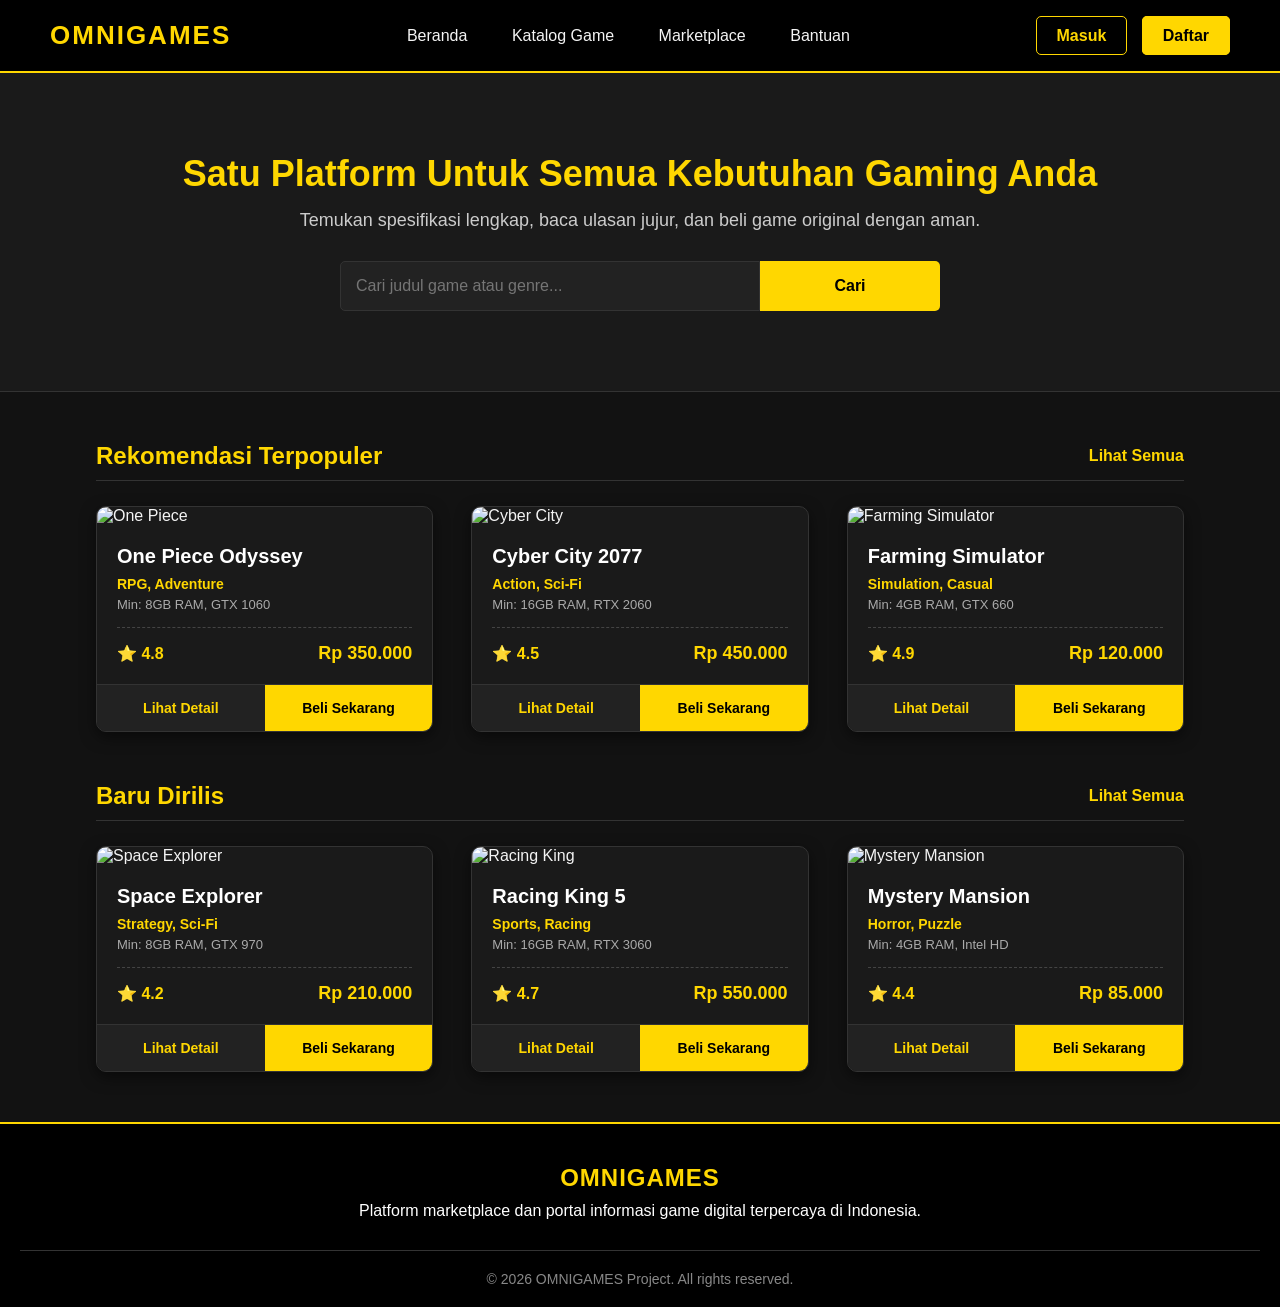
==== html/index.html @ d6a53d6a "Menambahkan halaman utama dan katalog game OMNIGAMES" ====
<!doctype html>
<html lang="id">
  <head>
    <meta charset="UTF-8" />
    <meta name="viewport" content="width=device-width, initial-scale=1.0" />
    <title>OMNIGAMES - Platform Game Digital</title>
    <link rel="stylesheet" href="../css/style.css" />
  </head>
  <body>
    <header class="header">
      <div class="logo">
        <h1>OMNIGAMES</h1>
      </div>
      <nav class="navbar">
        <a href="index.html">Beranda</a>
        <a href="javascript:void(0)">Katalog Game</a>
        <a href="javascript:void(0)">Marketplace</a>
        <a href="javascript:void(0)">Bantuan</a>
      </nav>
      <div class="user-menu">
        <a href="javascript:void(0)" class="btn-login">Masuk</a>
        <a href="javascript:void(0)" class="btn-register">Daftar</a>
      </div>
    </header>

    <section class="banner">
      <h2>Satu Platform Untuk Semua Kebutuhan Gaming Anda</h2>
      <p>
        Temukan spesifikasi lengkap, baca ulasan jujur, dan beli game original
        dengan aman.
      </p>
      <div class="search-box">
        <input type="text" placeholder="Cari judul game atau genre..." />
        <button class="btn-search">Cari</button>
      </div>
    </section>

    <main class="container">
      <div class="section-header">
        <h3>Rekomendasi Terpopuler</h3>
        <a href="javascript:void(0)" class="view-all">Lihat Semua</a>
      </div>

      <div class="game-grid">
        <div class="game-card">
          <img
            src="https://via.placeholder.com/400x200?text=One+Piece+Odyssey"
            alt="One Piece"
            class="game-img"
          />
          <div class="game-body">
            <h4>One Piece Odyssey</h4>
            <p class="genre">RPG, Adventure</p>
            <p class="specs">Min: 8GB RAM, GTX 1060</p>
            <div class="rating-price">
              <span class="rating">⭐ 4.8</span>
              <span class="price">Rp 350.000</span>
            </div>
          </div>
          <div class="game-footer">
            <a href="javascript:void(0)" class="btn-detail">Lihat Detail</a>
            <a href="javascript:void(0)" class="btn-buy">Beli Sekarang</a>
          </div>
        </div>

        <div class="game-card">
          <img
            src="https://via.placeholder.com/400x200?text=Cyber+City+2077"
            alt="Cyber City"
            class="game-img"
          />
          <div class="game-body">
            <h4>Cyber City 2077</h4>
            <p class="genre">Action, Sci-Fi</p>
            <p class="specs">Min: 16GB RAM, RTX 2060</p>
            <div class="rating-price">
              <span class="rating">⭐ 4.5</span>
              <span class="price">Rp 450.000</span>
            </div>
          </div>
          <div class="game-footer">
            <a href="javascript:void(0)" class="btn-detail">Lihat Detail</a>
            <a href="javascript:void(0)" class="btn-buy">Beli Sekarang</a>
          </div>
        </div>

        <div class="game-card">
          <img
            src="https://via.placeholder.com/400x200?text=Farming+Simulator"
            alt="Farming Simulator"
            class="game-img"
          />
          <div class="game-body">
            <h4>Farming Simulator</h4>
            <p class="genre">Simulation, Casual</p>
            <p class="specs">Min: 4GB RAM, GTX 660</p>
            <div class="rating-price">
              <span class="rating">⭐ 4.9</span>
              <span class="price">Rp 120.000</span>
            </div>
          </div>
          <div class="game-footer">
            <a href="javascript:void(0)" class="btn-detail">Lihat Detail</a>
            <a href="javascript:void(0)" class="btn-buy">Beli Sekarang</a>
          </div>
        </div>
      </div>

      <div class="section-header">
        <h3>Baru Dirilis</h3>
        <a href="javascript:void(0)" class="view-all">Lihat Semua</a>
      </div>

      <div class="game-grid">
        <div class="game-card">
          <img
            src="https://via.placeholder.com/400x200?text=Space+Explorer"
            alt="Space Explorer"
            class="game-img"
          />
          <div class="game-body">
            <h4>Space Explorer</h4>
            <p class="genre">Strategy, Sci-Fi</p>
            <p class="specs">Min: 8GB RAM, GTX 970</p>
            <div class="rating-price">
              <span class="rating">⭐ 4.2</span>
              <span class="price">Rp 210.000</span>
            </div>
          </div>
          <div class="game-footer">
            <a href="javascript:void(0)" class="btn-detail">Lihat Detail</a>
            <a href="javascript:void(0)" class="btn-buy">Beli Sekarang</a>
          </div>
        </div>

        <div class="game-card">
          <img
            src="https://via.placeholder.com/400x200?text=Racing+King"
            alt="Racing King"
            class="game-img"
          />
          <div class="game-body">
            <h4>Racing King 5</h4>
            <p class="genre">Sports, Racing</p>
            <p class="specs">Min: 16GB RAM, RTX 3060</p>
            <div class="rating-price">
              <span class="rating">⭐ 4.7</span>
              <span class="price">Rp 550.000</span>
            </div>
          </div>
          <div class="game-footer">
            <a href="javascript:void(0)" class="btn-detail">Lihat Detail</a>
            <a href="javascript:void(0)" class="btn-buy">Beli Sekarang</a>
          </div>
        </div>

        <div class="game-card">
          <img
            src="https://via.placeholder.com/400x200?text=Mystery+Mansion"
            alt="Mystery Mansion"
            class="game-img"
          />
          <div class="game-body">
            <h4>Mystery Mansion</h4>
            <p class="genre">Horror, Puzzle</p>
            <p class="specs">Min: 4GB RAM, Intel HD</p>
            <div class="rating-price">
              <span class="rating">⭐ 4.4</span>
              <span class="price">Rp 85.000</span>
            </div>
          </div>
          <div class="game-footer">
            <a href="javascript:void(0)" class="btn-detail">Lihat Detail</a>
            <a href="javascript:void(0)" class="btn-buy">Beli Sekarang</a>
          </div>
        </div>
      </div>
    </main>

    <footer class="footer">
      <div class="footer-content">
        <h3>OMNIGAMES</h3>
        <p>
          Platform marketplace dan portal informasi game digital terpercaya di
          Indonesia.
        </p>
      </div>
      <div class="footer-bottom">
        <p>&copy; 2026 OMNIGAMES Project. All rights reserved.</p>
      </div>
    </footer>
  </body>
</html>
---- css/style.css ----
* {
  margin: 0;
  padding: 0;
  box-sizing: border-box;
  font-family: "Segoe UI", Tahoma, Geneva, Verdana, sans-serif;
}

body {
  background-color: #121212;
  color: #f4f4f4;
}

.header {
  background-color: #000000;
  color: #ffd700;
  display: flex;
  justify-content: space-between;
  align-items: center;
  padding: 20px 50px;
  border-bottom: 2px solid #ffd700;
  box-shadow: 0 4px 10px rgba(255, 215, 0, 0.1);
}

.logo h1 {
  font-size: 26px;
  letter-spacing: 2px;
  color: #ffd700;
}

.navbar a {
  color: #f4f4f4;
  text-decoration: none;
  margin: 0 20px;
  font-size: 16px;
  transition: color 0.3s;
}

.navbar a:hover {
  color: #ffd700;
}

.user-menu a {
  text-decoration: none;
  padding: 10px 20px;
  margin-left: 10px;
  border-radius: 5px;
  font-weight: bold;
}

.btn-login {
  background-color: transparent;
  color: #ffd700;
  border: 1px solid #ffd700;
}

.btn-register {
  background-color: #ffd700;
  color: #000000;
  border: 1px solid #ffd700;
}

.banner {
  background-color: #1a1a1a;
  color: #ffffff;
  text-align: center;
  padding: 80px 20px;
  border-bottom: 1px solid #333333;
}

.banner h2 {
  font-size: 36px;
  margin-bottom: 15px;
  color: #ffd700;
}

.banner p {
  font-size: 18px;
  margin-bottom: 30px;
  color: #cccccc;
}

.search-box {
  display: flex;
  justify-content: center;
  max-width: 600px;
  margin: 0 auto;
}

.search-box input {
  width: 70%;
  padding: 15px;
  border: 1px solid #333333;
  background-color: #222222;
  color: #ffffff;
  border-radius: 5px 0 0 5px;
  font-size: 16px;
  outline: none;
}

.btn-search {
  width: 30%;
  padding: 15px;
  background-color: #ffd700;
  color: #000000;
  border: none;
  border-radius: 0 5px 5px 0;
  font-size: 16px;
  font-weight: bold;
  cursor: pointer;
}

.container {
  width: 85%;
  margin: 50px auto;
}

.section-header {
  display: flex;
  justify-content: space-between;
  align-items: center;
  margin-bottom: 25px;
  border-bottom: 1px solid #333333;
  padding-bottom: 10px;
}

.section-header h3 {
  font-size: 24px;
  color: #ffd700;
}

.view-all {
  text-decoration: none;
  color: #ffd700;
  font-weight: bold;
}

.game-grid {
  display: flex;
  justify-content: space-between;
  flex-wrap: wrap;
  gap: 25px;
  margin-bottom: 50px;
}

.game-card {
  background-color: #1a1a1a;
  border: 1px solid #333333;
  border-radius: 10px;
  width: 31%;
  overflow: hidden;
  box-shadow: 0 5px 15px rgba(0, 0, 0, 0.5);
}

.game-img {
  width: 100%;
  height: 180px;
  object-fit: cover;
}

.game-body {
  padding: 20px;
}

.game-body h4 {
  font-size: 20px;
  margin-bottom: 8px;
  color: #ffffff;
}

.genre {
  font-size: 14px;
  color: #ffd700;
  font-weight: bold;
  margin-bottom: 5px;
}

.specs {
  font-size: 13px;
  color: #aaaaaa;
  margin-bottom: 15px;
}

.rating-price {
  display: flex;
  justify-content: space-between;
  align-items: center;
  margin-top: 15px;
  padding-top: 15px;
  border-top: 1px dashed #444444;
}

.rating {
  font-weight: bold;
  color: #ffd700;
}

.price {
  font-size: 18px;
  font-weight: bold;
  color: #ffd700;
}

.game-footer {
  display: flex;
  border-top: 1px solid #333333;
}

.game-footer a {
  flex: 1;
  text-align: center;
  padding: 15px 0;
  text-decoration: none;
  font-weight: bold;
  font-size: 14px;
}

.btn-detail {
  background-color: #222222;
  color: #ffd700;
}

.btn-buy {
  background-color: #ffd700;
  color: #000000;
}

.footer {
  background-color: #000000;
  color: #ffffff;
  padding: 40px 20px 20px 20px;
  margin-top: 50px;
  border-top: 2px solid #ffd700;
}

.footer-content {
  text-align: center;
  margin-bottom: 30px;
}

.footer-content h3 {
  font-size: 24px;
  color: #ffd700;
  margin-bottom: 10px;
  letter-spacing: 1px;
}

.footer-bottom {
  text-align: center;
  border-top: 1px solid #333333;
  padding-top: 20px;
  font-size: 14px;
  color: #888888;
}
.catalog-header {
  background-color: #1a1a1a;
  padding: 40px 50px;
  display: flex;
  justify-content: space-between;
  align-items: center;
  border-bottom: 1px solid #333333;
}

.catalog-header h2 {
  color: #ffd700;
  font-size: 32px;
}

.catalog-filter {
  display: flex;
  gap: 15px;
}

.filter-select {
  background-color: #222222;
  color: #ffffff;
  border: 1px solid #333333;
  padding: 10px 15px;
  border-radius: 5px;
  font-size: 14px;
  outline: none;
  cursor: pointer;
}

.pagination {
  display: flex;
  justify-content: center;
  gap: 10px;
  margin-top: 20px;
  margin-bottom: 20px;
}

.page-btn {
  background-color: #1a1a1a;
  color: #f4f4f4;
  border: 1px solid #333333;
  padding: 10px 15px;
  text-decoration: none;
  border-radius: 5px;
  font-weight: bold;
}

.page-btn.active {
  background-color: #ffd700;
  color: #000000;
  border: 1px solid #ffd700;
}
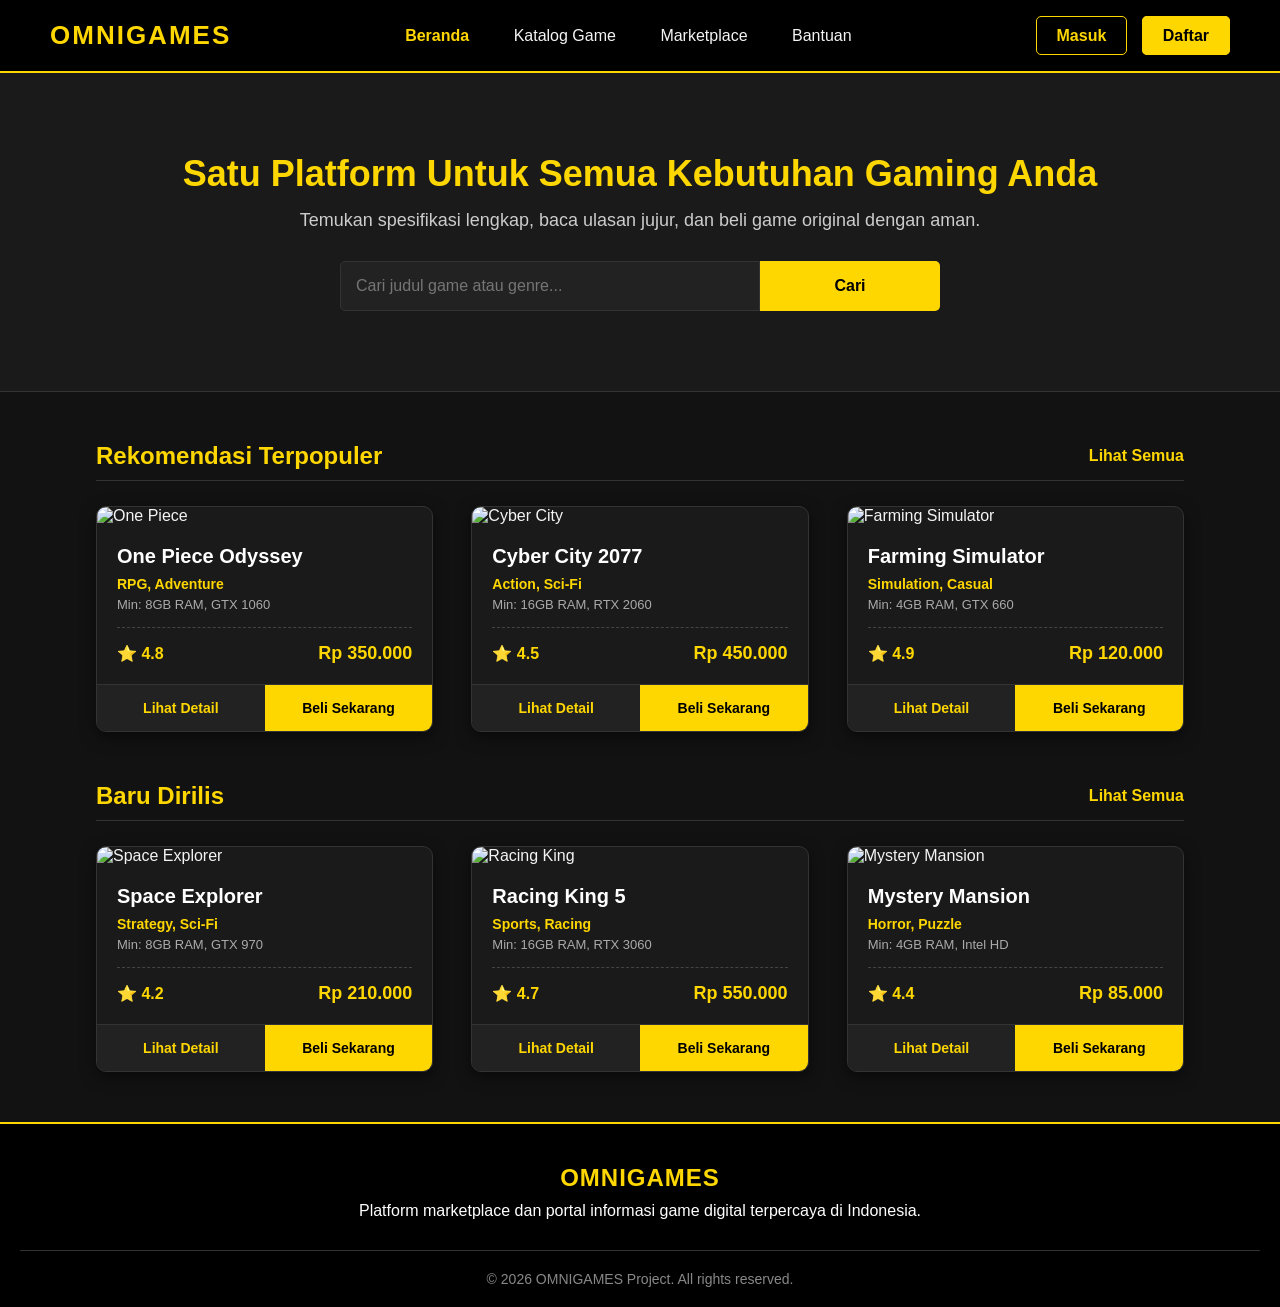
==== commit 7b5dcab8: "1" ====
--- a/html/index.html
+++ b/html/index.html
@@ -12,14 +12,16 @@
         <h1>OMNIGAMES</h1>
       </div>
       <nav class="navbar">
-        <a href="index.html">Beranda</a>
-        <a href="javascript:void(0)">Katalog Game</a>
-        <a href="javascript:void(0)">Marketplace</a>
-        <a href="javascript:void(0)">Bantuan</a>
+        <a href="index.html" style="color: #ffd700; font-weight: bold"
+          >Beranda</a
+        >
+        <a href="katalog.html">Katalog Game</a>
+        <a href="marketplace.html">Marketplace</a>
+        <a href="bantuan.html">Bantuan</a>
       </nav>
       <div class="user-menu">
-        <a href="javascript:void(0)" class="btn-login">Masuk</a>
-        <a href="javascript:void(0)" class="btn-register">Daftar</a>
+        <a href="masuk.html" class="btn-login">Masuk</a>
+        <a href="daftar.html" class="btn-register">Daftar</a>
       </div>
     </header>
 
@@ -38,7 +40,7 @@
     <main class="container">
       <div class="section-header">
         <h3>Rekomendasi Terpopuler</h3>
-        <a href="javascript:void(0)" class="view-all">Lihat Semua</a>
+        <a href="katalog.html" class="view-all">Lihat Semua</a>
       </div>
 
       <div class="game-grid">
@@ -58,8 +60,8 @@
             </div>
           </div>
           <div class="game-footer">
-            <a href="javascript:void(0)" class="btn-detail">Lihat Detail</a>
-            <a href="javascript:void(0)" class="btn-buy">Beli Sekarang</a>
+            <a href="detail.html" class="btn-detail">Lihat Detail</a>
+            <a href="marketplace.html" class="btn-buy">Beli Sekarang</a>
           </div>
         </div>
 
@@ -79,8 +81,8 @@
             </div>
           </div>
           <div class="game-footer">
-            <a href="javascript:void(0)" class="btn-detail">Lihat Detail</a>
-            <a href="javascript:void(0)" class="btn-buy">Beli Sekarang</a>
+            <a href="detail.html" class="btn-detail">Lihat Detail</a>
+            <a href="marketplace.html" class="btn-buy">Beli Sekarang</a>
           </div>
         </div>
 
@@ -100,15 +102,15 @@
             </div>
           </div>
           <div class="game-footer">
-            <a href="javascript:void(0)" class="btn-detail">Lihat Detail</a>
-            <a href="javascript:void(0)" class="btn-buy">Beli Sekarang</a>
+            <a href="detail.html" class="btn-detail">Lihat Detail</a>
+            <a href="marketplace.html" class="btn-buy">Beli Sekarang</a>
           </div>
         </div>
       </div>
 
       <div class="section-header">
         <h3>Baru Dirilis</h3>
-        <a href="javascript:void(0)" class="view-all">Lihat Semua</a>
+        <a href="katalog.html" class="view-all">Lihat Semua</a>
       </div>
 
       <div class="game-grid">
@@ -128,8 +130,8 @@
             </div>
           </div>
           <div class="game-footer">
-            <a href="javascript:void(0)" class="btn-detail">Lihat Detail</a>
-            <a href="javascript:void(0)" class="btn-buy">Beli Sekarang</a>
+            <a href="detail.html" class="btn-detail">Lihat Detail</a>
+            <a href="marketplace.html" class="btn-buy">Beli Sekarang</a>
           </div>
         </div>
 
@@ -149,8 +151,8 @@
             </div>
           </div>
           <div class="game-footer">
-            <a href="javascript:void(0)" class="btn-detail">Lihat Detail</a>
-            <a href="javascript:void(0)" class="btn-buy">Beli Sekarang</a>
+            <a href="detail.html" class="btn-detail">Lihat Detail</a>
+            <a href="marketplace.html" class="btn-buy">Beli Sekarang</a>
           </div>
         </div>
 
@@ -170,8 +172,8 @@
             </div>
           </div>
           <div class="game-footer">
-            <a href="javascript:void(0)" class="btn-detail">Lihat Detail</a>
-            <a href="javascript:void(0)" class="btn-buy">Beli Sekarang</a>
+            <a href="detail.html" class="btn-detail">Lihat Detail</a>
+            <a href="marketplace.html" class="btn-buy">Beli Sekarang</a>
           </div>
         </div>
       </div>
--- a/css/style.css
+++ b/css/style.css
@@ -304,3 +304,483 @@
   color: #000000;
   border: 1px solid #ffd700;
 }
+.marketplace-layout {
+  display: flex;
+  justify-content: space-between;
+  gap: 30px;
+  align-items: flex-start;
+}
+
+.cart-section {
+  width: 65%;
+  background-color: #1a1a1a;
+  border: 1px solid #333333;
+  border-radius: 10px;
+  padding: 20px;
+}
+
+.cart-item {
+  display: flex;
+  align-items: center;
+  border-bottom: 1px solid #333333;
+  padding-bottom: 15px;
+  margin-bottom: 15px;
+}
+
+.cart-item:last-child {
+  border-bottom: none;
+  margin-bottom: 0;
+  padding-bottom: 0;
+}
+
+.cart-img {
+  width: 120px;
+  height: 70px;
+  object-fit: cover;
+  border-radius: 5px;
+  margin-right: 20px;
+}
+
+.cart-info {
+  flex: 1;
+}
+
+.cart-info h4 {
+  font-size: 18px;
+  color: #ffffff;
+  margin-bottom: 5px;
+}
+
+.cart-category {
+  font-size: 13px;
+  color: #aaaaaa;
+}
+
+.cart-price {
+  text-align: right;
+}
+
+.cart-price p {
+  font-size: 18px;
+  font-weight: bold;
+  color: #ffd700;
+  margin-bottom: 10px;
+}
+
+.btn-remove {
+  color: #ff4d4d;
+  text-decoration: none;
+  font-size: 14px;
+  font-weight: bold;
+}
+
+.checkout-section {
+  width: 35%;
+  background-color: #1a1a1a;
+  border: 1px solid #ffd700;
+  border-radius: 10px;
+  padding: 25px;
+}
+
+.checkout-section h3 {
+  color: #ffd700;
+  font-size: 20px;
+  margin-bottom: 20px;
+  border-bottom: 1px dashed #444444;
+  padding-bottom: 10px;
+}
+
+.summary-row {
+  display: flex;
+  justify-content: space-between;
+  color: #cccccc;
+  font-size: 15px;
+  margin-bottom: 15px;
+}
+
+.summary-total {
+  display: flex;
+  justify-content: space-between;
+  color: #ffffff;
+  font-size: 20px;
+  font-weight: bold;
+  margin-top: 20px;
+  padding-top: 15px;
+  border-top: 1px dashed #444444;
+}
+
+.summary-total span:last-child {
+  color: #ffd700;
+}
+
+.payment-method {
+  margin-top: 25px;
+  margin-bottom: 25px;
+}
+
+.payment-method p {
+  color: #aaaaaa;
+  font-size: 14px;
+  margin-bottom: 10px;
+}
+
+.payment-select {
+  width: 100%;
+  background-color: #222222;
+  color: #ffffff;
+  border: 1px solid #333333;
+  padding: 12px;
+  border-radius: 5px;
+  font-size: 14px;
+  outline: none;
+}
+
+.btn-checkout {
+  display: block;
+  width: 100%;
+  background-color: #ffd700;
+  color: #000000;
+  text-align: center;
+  padding: 15px;
+  text-decoration: none;
+  font-weight: bold;
+  font-size: 16px;
+  border-radius: 5px;
+}
+.help-layout {
+  display: flex;
+  justify-content: space-between;
+  gap: 40px;
+  align-items: flex-start;
+}
+
+.faq-section {
+  width: 55%;
+}
+
+.faq-section h3 {
+  color: #ffd700;
+  margin-bottom: 25px;
+  font-size: 22px;
+}
+
+.faq-item {
+  background-color: #1a1a1a;
+  border: 1px solid #333333;
+  padding: 20px;
+  border-radius: 8px;
+  margin-bottom: 15px;
+}
+
+.faq-question {
+  color: #ffffff;
+  font-size: 16px;
+  margin-bottom: 10px;
+}
+
+.faq-answer {
+  color: #aaaaaa;
+  font-size: 14px;
+  line-height: 1.6;
+}
+
+.contact-section {
+  width: 45%;
+  background-color: #1a1a1a;
+  border: 1px solid #ffd700;
+  padding: 30px;
+  border-radius: 10px;
+}
+
+.contact-section h3 {
+  color: #ffd700;
+  margin-bottom: 20px;
+  font-size: 22px;
+  border-bottom: 1px dashed #444444;
+  padding-bottom: 15px;
+}
+
+.form-group {
+  margin-bottom: 20px;
+}
+
+.form-label {
+  display: block;
+  color: #cccccc;
+  margin-bottom: 8px;
+  font-size: 14px;
+}
+
+.form-control {
+  width: 100%;
+  background-color: #222222;
+  border: 1px solid #333333;
+  color: #ffffff;
+  padding: 12px 15px;
+  border-radius: 5px;
+  font-size: 14px;
+  outline: none;
+  transition: border-color 0.3s;
+}
+
+.form-control:focus {
+  border-color: #ffd700;
+}
+
+textarea.form-control {
+  min-height: 120px;
+  resize: vertical;
+}
+
+.btn-submit {
+  width: 100%;
+  background-color: #ffd700;
+  color: #000000;
+  border: none;
+  padding: 15px;
+  font-size: 16px;
+  font-weight: bold;
+  border-radius: 5px;
+  cursor: pointer;
+  margin-top: 10px;
+}
+.auth-container {
+  display: flex;
+  justify-content: center;
+  align-items: center;
+  min-height: 65vh;
+}
+
+.auth-card {
+  background-color: #1a1a1a;
+  border: 1px solid #ffd700;
+  padding: 40px;
+  border-radius: 10px;
+  width: 100%;
+  max-width: 450px;
+  box-shadow: 0 4px 15px rgba(255, 215, 0, 0.1);
+}
+
+.auth-card h2 {
+  color: #ffd700;
+  text-align: center;
+  margin-bottom: 30px;
+  font-size: 28px;
+}
+
+.btn-auth {
+  width: 100%;
+  background-color: #ffd700;
+  color: #000000;
+  border: none;
+  padding: 15px;
+  font-size: 16px;
+  font-weight: bold;
+  border-radius: 5px;
+  cursor: pointer;
+  margin-top: 15px;
+}
+
+.auth-links {
+  text-align: center;
+  margin-top: 25px;
+  border-top: 1px dashed #333333;
+  padding-top: 20px;
+}
+
+.auth-links a {
+  color: #ffd700;
+  text-decoration: none;
+  font-size: 14px;
+  font-weight: bold;
+}
+
+.auth-links p {
+  color: #cccccc;
+  margin-top: 15px;
+  font-size: 14px;
+}
+
+.detail-header {
+  display: flex;
+  gap: 30px;
+  background-color: #1a1a1a;
+  padding: 30px;
+  border-radius: 10px;
+  border: 1px solid #333333;
+  margin-bottom: 30px;
+}
+
+.detail-img {
+  width: 55%;
+  border-radius: 8px;
+  object-fit: cover;
+}
+
+.detail-info {
+  width: 45%;
+  display: flex;
+  flex-direction: column;
+  justify-content: center;
+}
+
+.detail-info h2 {
+  font-size: 32px;
+  color: #ffd700;
+  margin-bottom: 10px;
+}
+
+.detail-genre {
+  font-size: 16px;
+  color: #aaaaaa;
+  margin-bottom: 20px;
+}
+
+.detail-rating {
+  font-size: 18px;
+  font-weight: bold;
+  color: #ffffff;
+  margin-bottom: 20px;
+}
+
+.detail-price {
+  font-size: 28px;
+  font-weight: bold;
+  color: #ffd700;
+  margin-bottom: 30px;
+}
+
+.btn-buy-large {
+  display: inline-block;
+  background-color: #ffd700;
+  color: #000000;
+  text-align: center;
+  padding: 15px 30px;
+  text-decoration: none;
+  font-weight: bold;
+  font-size: 18px;
+  border-radius: 5px;
+}
+
+.detail-content {
+  display: flex;
+  gap: 30px;
+  margin-bottom: 40px;
+}
+
+.detail-description {
+  width: 60%;
+  background-color: #1a1a1a;
+  padding: 25px;
+  border-radius: 10px;
+  border: 1px solid #333333;
+}
+
+.detail-description h3,
+.detail-specs h3,
+.review-section h3 {
+  color: #ffd700;
+  margin-bottom: 15px;
+  font-size: 22px;
+  border-bottom: 1px dashed #444444;
+  padding-bottom: 10px;
+}
+
+.detail-description p {
+  color: #cccccc;
+  line-height: 1.6;
+  font-size: 15px;
+}
+
+.detail-specs {
+  width: 40%;
+  background-color: #1a1a1a;
+  padding: 25px;
+  border-radius: 10px;
+  border: 1px solid #333333;
+}
+
+.specs-grid {
+  display: flex;
+  flex-direction: column;
+  gap: 20px;
+}
+
+.specs-box h4 {
+  color: #ffffff;
+  margin-bottom: 10px;
+  font-size: 16px;
+}
+
+.specs-box ul {
+  list-style-type: none;
+}
+
+.specs-box ul li {
+  color: #aaaaaa;
+  font-size: 14px;
+  margin-bottom: 5px;
+  padding-left: 10px;
+  border-left: 2px solid #ffd700;
+}
+
+.review-section {
+  background-color: #1a1a1a;
+  padding: 30px;
+  border-radius: 10px;
+  border: 1px solid #333333;
+}
+
+.review-form {
+  background-color: #222222;
+  padding: 20px;
+  border-radius: 8px;
+  margin-bottom: 30px;
+  border: 1px solid #444444;
+}
+
+.review-form h4 {
+  color: #ffffff;
+  margin-bottom: 15px;
+}
+
+.review-form select {
+  margin-bottom: 15px;
+}
+
+.review-list {
+  display: flex;
+  flex-direction: column;
+  gap: 15px;
+}
+
+.review-card {
+  background-color: #222222;
+  padding: 20px;
+  border-radius: 8px;
+  border: 1px solid #333333;
+}
+
+.review-header {
+  display: flex;
+  justify-content: space-between;
+  margin-bottom: 10px;
+}
+
+.review-user {
+  font-weight: bold;
+  color: #ffd700;
+  font-size: 16px;
+}
+
+.review-text {
+  color: #cccccc;
+  font-size: 14px;
+  line-height: 1.5;
+  margin-bottom: 10px;
+}
+
+.review-date {
+  font-size: 12px;
+  color: #777777;
+}
